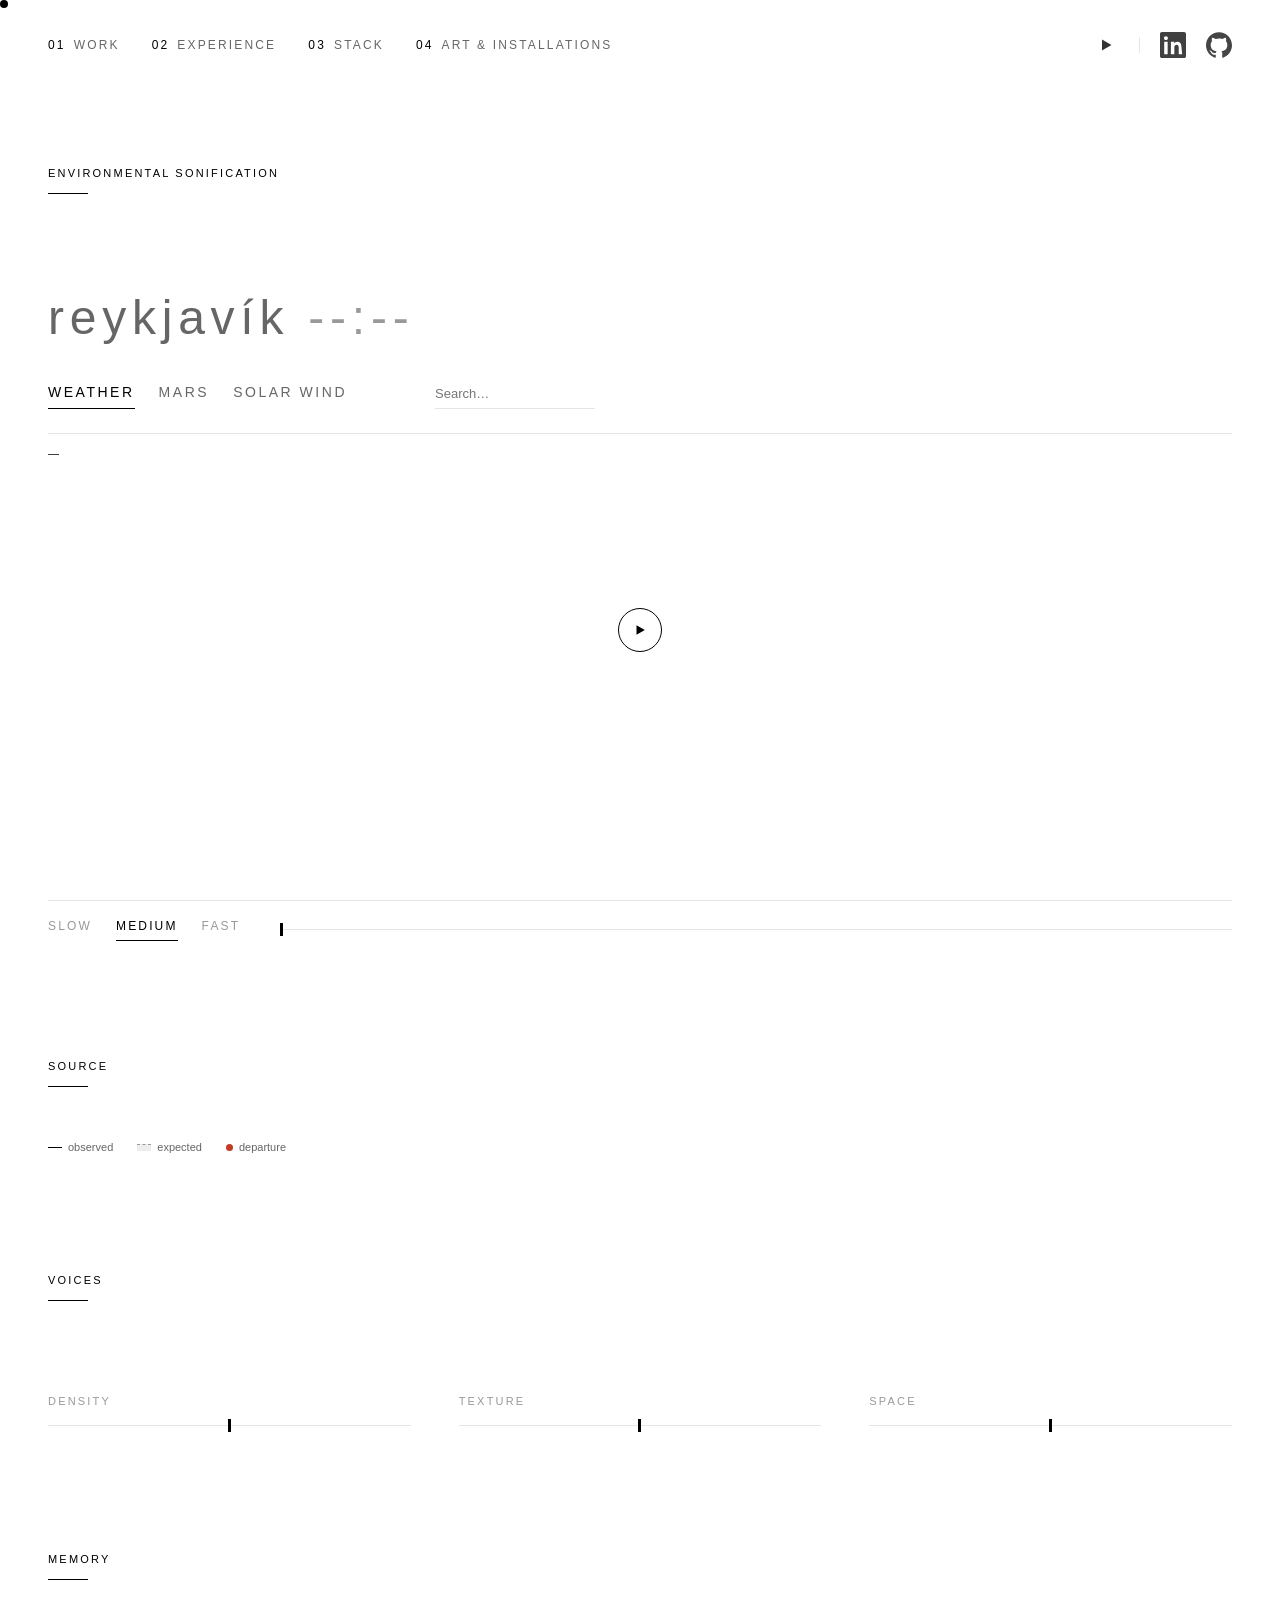
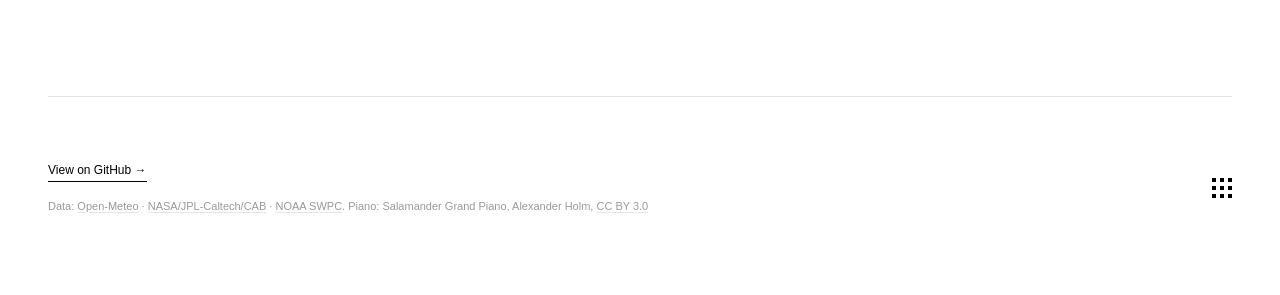
==== listen/index.html @ ad5448a6 "Add the Listen page on the predictive-sonification submodule The engine now lives in lib/predictive-" ====
<!DOCTYPE html>
<html lang="en">
<head>
    <meta charset="UTF-8">
    <meta name="viewport" content="width=device-width, initial-scale=1.0">
    <title>Environmental Sonification — Phevos Rinis</title>
    <link rel="stylesheet" href="../style.css?v=listen-2">
    <link rel="stylesheet" href="base.css">
    <link rel="stylesheet" href="listen.css">
</head>
<body>
    <div class="cursor-dot"></div>

    <!-- Navigation -->
    <nav class="main-nav">
        <div class="nav-sections">
            <a href="../#projects" class="nav-link" data-section="01">Work</a>
            <a href="../#work" class="nav-link" data-section="02">Experience</a>
            <a href="../#stack" class="nav-link" data-section="03">Stack</a>
            <a href="../#art" class="nav-link" data-section="04">Art & Installations</a>        </div>
        <div class="nav-social">
            <button class="nav-sound" type="button" data-toggle aria-pressed="false" aria-label="Play the live sonification" title="Play the live sonification">
                <svg class="icon-play" viewBox="0 0 16 16" aria-hidden="true"><path d="M4 2.5v11l9.5-5.5z"/></svg>
                <svg class="icon-bars" viewBox="0 0 16 16" aria-hidden="true"><rect x="2" y="3" width="2.5" height="10"/><rect x="6.75" y="3" width="2.5" height="10"/><rect x="11.5" y="3" width="2.5" height="10"/></svg>
                <svg class="icon-stop" viewBox="0 0 16 16" aria-hidden="true"><rect x="3.5" y="3.5" width="9" height="9"/></svg>
            </button>
            <span class="nav-divider" aria-hidden="true"></span>
            <a class="nav-icon" href="https://linkedin.com/in/phevos-rinis" target="_blank" rel="noopener noreferrer" aria-label="LinkedIn">
                <img src="../img/icons/linkedin.svg" alt="LinkedIn logo">
            </a>
            <a class="nav-icon" href="https://github.com/Phevoso" target="_blank" rel="noopener noreferrer" aria-label="GitHub">
                <img src="../img/icons/github.svg" alt="GitHub logo">
            </a>
        </div>
    </nav>

    <main class="container iot listen">
        <!-- Header -->
        <header class="iot-header listen-header">
            <h2 class="section-title">Environmental Sonification</h2>
            <h1 class="iot-place"><span data-place>reykjavík</span> <span class="iot-clock" data-clock>--:--</span></h1>
        </header>

        <!-- Sources -->
        <div class="listen-sources">
            <div class="listen-tabs" role="radiogroup" aria-label="Data source" data-sources>
                <button type="button" role="radio" aria-checked="true" data-source="weather">Weather</button>
                <button type="button" role="radio" aria-checked="false" data-source="mars">Mars</button>
                <button type="button" role="radio" aria-checked="false" data-source="solar">Solar wind</button>
            </div>
            <div class="listen-cities" data-cities>
                <div class="listen-chips" role="radiogroup" aria-label="City" data-city-chips></div>
                <div class="listen-search">
                    <label class="visually-hidden" for="city-search">Search a city</label>
                    <input id="city-search" type="search" autocomplete="off" spellcheck="false" placeholder="Search…"
                           role="combobox" aria-expanded="false" aria-controls="city-results" aria-autocomplete="list">
                    <ul id="city-results" class="listen-results" role="listbox" aria-label="Cities" hidden></ul>
                </div>
            </div>
        </div>

        <!-- Garden -->
        <div class="listen-stage">
            <canvas class="listen-garden" data-garden aria-hidden="true"></canvas>
            <div class="listen-overlay">
                <span class="listen-moment" data-moment>—</span>
                <span class="listen-departure" data-departure-line></span>
            </div>
            <button class="hero-listen-play listen-stage-play" type="button" data-toggle aria-pressed="false" aria-label="Start listening">
                <svg class="icon-play" viewBox="0 0 16 16" aria-hidden="true"><path d="M4 2.5v11l9.5-5.5z"/></svg>
                <svg class="icon-stop" viewBox="0 0 16 16" aria-hidden="true"><rect x="3.5" y="3.5" width="9" height="9"/></svg>
            </button>
        </div>

        <div class="listen-transport">
            <div class="listen-segment" role="radiogroup" aria-label="Replay speed" data-speeds>
                <button type="button" role="radio" aria-checked="false" data-speed="0">Slow</button>
                <button type="button" role="radio" aria-checked="true" data-speed="1">Medium</button>
                <button type="button" role="radio" aria-checked="false" data-speed="2">Fast</button>
            </div>
            <label class="visually-hidden" for="moment-scrub">Moment</label>
            <input id="moment-scrub" class="listen-scrub" type="range" min="0" max="1000" step="1" value="0" data-scrub>
        </div>

        <p class="visually-hidden" aria-live="polite" data-announce></p>

        <!-- Source -->
        <section class="section">
            <div class="section-number">01</div>
            <div class="section-content">
                <h2 class="section-title">Source</h2>
                <div class="listen-legend">
                    <span><i class="listen-key listen-key-observed"></i>observed</span>
                    <span><i class="listen-key listen-key-expected"></i>expected</span>
                    <span><i class="listen-key listen-key-departure"></i>departure</span>
                </div>
                <div class="listen-timelines" data-timelines></div>
            </div>
        </section>

        <!-- Voices -->
        <section class="section">
            <div class="section-number">02</div>
            <div class="section-content">
                <h2 class="section-title">Voices</h2>
                <div class="listen-voices" data-voices></div>
                <div class="listen-controls">
                    <label class="listen-control">
                        <span class="iot-label">Density</span>
                        <input type="range" min="0" max="100" value="50" data-control="density">
                    </label>
                    <label class="listen-control">
                        <span class="iot-label">Texture</span>
                        <input type="range" min="0" max="100" value="50" data-control="texture">
                    </label>
                    <label class="listen-control">
                        <span class="iot-label">Space</span>
                        <input type="range" min="0" max="100" value="50" data-control="space">
                    </label>
                </div>
            </div>
        </section>

        <!-- Memory -->
        <section class="section">
            <div class="section-number">03</div>
            <div class="section-content">
                <h2 class="section-title">Memory</h2>
                <div class="listen-memory" data-memory></div>
            </div>
        </section>

        <!-- Footer -->
        <footer class="footer">
            <div class="footer-content iot-footer">
                <div class="listen-footer-text">
                    <a href="https://github.com/Phevoso/predictive-sonification" class="installation-link" target="_blank" rel="noopener noreferrer">View on GitHub →</a>
                    <p class="listen-credits">Data: <a href="https://open-meteo.com/" target="_blank" rel="noopener noreferrer">Open-Meteo</a> · <a href="https://mars.nasa.gov/msl/mission/weather/" target="_blank" rel="noopener noreferrer">NASA/JPL-Caltech/CAB</a> · <a href="https://www.swpc.noaa.gov/products/real-time-solar-wind" target="_blank" rel="noopener noreferrer">NOAA SWPC</a>. Piano: Salamander Grand Piano, Alexander Holm, <a href="https://creativecommons.org/licenses/by/3.0/" target="_blank" rel="noopener noreferrer">CC BY 3.0</a></p>
                </div>
                <div class="footer-mark">
                    <div class="square-grid">
                        <span></span><span></span><span></span>
                        <span></span><span></span><span></span>
                        <span></span><span></span><span></span>
                    </div>
                </div>
            </div>
        </footer>
    </main>

    <script type="module" src="navigation.js"></script>
</body>
</html>
---- style.css ----
/* ============================================
   Reset & Variables
   ============================================ */
* {
    margin: 0;
    padding: 0;
    box-sizing: border-box;
}

:root {
    --black: #000000;
    --white: #FFFFFF;
    --grey-dark: #333333;
    --grey-mid: #666666;
    --grey-light: #999999;
    --grey-border: #E5E5E5;
    --shu: #C23B22;              /* vermilion: departures in the sonification, and its piano in the hero link */
    --spacing-unit: 8px;
}

html {
    scroll-behavior: smooth;
}

body {
    font-family: -apple-system, BlinkMacSystemFont, 'Helvetica Neue', 'Hiragino Sans', 'Hiragino Kaku Gothic ProN', Arial, sans-serif;
    background: var(--white);
    color: var(--black);
    line-height: 1.5;
    font-size: 16px;
    -webkit-font-smoothing: antialiased;
    cursor: none;
}

/* ============================================
   Custom Cursor
   ============================================ */
.cursor-dot {
    width: 8px;
    height: 8px;
    background: var(--black);
    border-radius: 50%;
    position: fixed;
    pointer-events: none;
    z-index: 9999;
    transition: transform 0.15s ease;
    mix-blend-mode: difference;
    filter: invert(1);
}

body:hover .cursor-dot {
    transform: scale(1.5);
}

a:hover ~ .cursor-dot,
button:hover ~ .cursor-dot {
    transform: scale(3);
}

/* ============================================
   Navigation
   ============================================ */
.main-nav {
    position: fixed;
    top: 0;
    left: 0;
    width: 100%;
    padding: calc(var(--spacing-unit) * 4) calc(var(--spacing-unit) * 6);
    display: flex;
    justify-content: space-between;
    align-items: center;
    z-index: 1000;
    background: linear-gradient(to bottom, rgba(255,255,255,1) 0%, rgba(255,255,255,0.95) 70%, rgba(255,255,255,0) 100%);
}

.nav-sections {
    display: flex;
    gap: calc(var(--spacing-unit) * 4);
}

.nav-link {
    font-size: 12px;
    letter-spacing: 0.18em;
    text-transform: uppercase;
    color: var(--grey-mid);
    text-decoration: none;
    position: relative;
    transition: color 0.3s ease;
}

.nav-link::before {
    content: attr(data-section);
    margin-right: calc(var(--spacing-unit) * 1);
    color: var(--black);
}

.nav-link:hover {
    color: var(--black);
}

.nav-link::after {
    content: '';
    position: absolute;
    left: 0;
    right: 0;
    bottom: -6px;
    height: 1px;
    background: var(--black);
    opacity: 0;
    transform: scaleX(0.3);
    transition: opacity 0.3s ease, transform 0.3s ease;
}

.nav-link:hover::after,
.nav-link:focus-visible::after {
    opacity: 1;
    transform: scaleX(1);
}

.nav-social {
    display: flex;
    align-items: center;
    gap: calc(var(--spacing-unit) * 2.5);
}

.nav-icon {
    width: 26px;
    height: 26px;
    display: inline-flex;
    align-items: center;
    justify-content: center;
    transition: transform 0.3s ease;
}

.nav-icon:hover,
.nav-icon:focus {
    transform: translateY(-2px);
}

.nav-icon:focus-visible {
    outline: 1px solid var(--black);
    outline-offset: 4px;
}

.nav-icon img {
    width: 100%;
    height: 100%;
    display: block;
    opacity: 0.8;
    transition: opacity 0.3s ease, filter 0.3s ease;
}

.nav-icon:hover img,
.nav-icon:focus img {
    opacity: 1;
    filter: brightness(1.05);
}

/* Live music toggle (listen/home.js) */
.nav-sound {
    width: 26px;
    height: 26px;
    padding: 0;
    border: 0;
    background: none;
    color: var(--black);
    cursor: inherit;
    display: inline-flex;
    align-items: center;
    justify-content: center;
    opacity: 0.8;
    transition: transform 0.3s ease, opacity 0.3s ease;
}

.nav-sound:hover,
.nav-sound:focus {
    opacity: 1;
    transform: translateY(-2px);
}

.nav-sound:focus-visible {
    outline: 1px solid var(--black);
    outline-offset: 4px;
}

.nav-sound svg {
    width: 16px;
    height: 16px;
    fill: currentColor;
}

.nav-sound .icon-bars,
.nav-sound .icon-stop,
.nav-sound.is-playing .icon-play,
.nav-sound.is-playing:hover .icon-bars,
.nav-sound.is-playing:focus-visible .icon-bars {
    display: none;
}

.nav-sound.is-playing .icon-bars,
.nav-sound.is-playing:hover .icon-stop,
.nav-sound.is-playing:focus-visible .icon-stop {
    display: block;
}

.nav-sound .icon-bars rect {
    transform-box: fill-box;
    transform-origin: bottom;
    animation: nav-sound-bar 1.4s ease-in-out infinite;
}

.nav-sound .icon-bars rect:nth-child(2) {
    animation-delay: -0.45s;
}

.nav-sound .icon-bars rect:nth-child(3) {
    animation-delay: -0.9s;
}

@keyframes nav-sound-bar {
    0%, 100% {
        transform: scaleY(0.3);
    }
    50% {
        transform: scaleY(1);
    }
}

.nav-sound.is-loading {
    opacity: 0.4;
}

.nav-sound-label {
    font-size: 12px;
    letter-spacing: 0.18em;
    text-transform: uppercase;
    color: var(--grey-mid);
    text-decoration: none;
    transition: color 0.3s ease;
}

.nav-sound-label:hover {
    color: var(--black);
}

.nav-sound-label[hidden] {
    display: none;
}

.nav-divider {
    width: 1px;
    height: 16px;
    background: var(--grey-border);
}

@media (prefers-reduced-motion: reduce) {
    .nav-sound .icon-bars rect {
        animation: none;
    }
}

/* ============================================
   Container
   ============================================ */
.container {
    max-width: 1400px;
    margin: 0 auto;
    padding: calc(var(--spacing-unit) * 15) calc(var(--spacing-unit) * 6) calc(var(--spacing-unit) * 10);
}

/* ============================================
   Hero Section
   ============================================ */
.hero {
    min-height: 85vh;
    display: flex;
    flex-direction: column;
    justify-content: center;
    margin-bottom: calc(var(--spacing-unit) * 20);
}

.hero-grid {
    width: 100%;
    display: flex;
    justify-content: flex-start;
    align-items: center;
    gap: calc(var(--spacing-unit) * 12);
    margin-bottom: calc(var(--spacing-unit) * 8);
}

.hero-title {
    margin-bottom: calc(var(--spacing-unit) * 2);
    width: 320px;
}

.hero-title h1 {
    font-size: clamp(28px, 4vw, 48px);
    font-weight: 200;
    letter-spacing: 0.12em;
    line-height: 1;
    margin: 0;
    text-transform: none;
    color: var(--grey-mid);
}

.hero-title .line {
    display: block;
    position: relative;
}

.title-line {
    display: none;
}

.hero-profile {
    display: flex;
    flex-direction: column;
    gap: 0;
    align-items: flex-start;
}

.profile-image-wrapper {
    width: 320px;
    height: 320px;
}

.profile-img {
    width: 100%;
    height: 100%;
    object-fit: cover;
}

.profile-info {
    text-align: left;
    display: flex;
    flex-direction: column;
    gap: calc(var(--spacing-unit) * 1);
    margin-top: calc(var(--spacing-unit) * 2);
}

.profile-title {
    font-size: 15px;
    font-weight: 300;
    color: var(--grey-dark);
    margin: 0;
    letter-spacing: 0.05em;
}

.profile-specialties {
    font-size: 13px;
    color: var(--grey-light);
    margin: 0;
    letter-spacing: 0.12em;
}

/* Sonification preview (listen/home.js): the garden, the place and the voices */
.hero-listen {
    flex: 1;
    min-width: 0;
    width: 100%;                 /* a definite width, so the canvas never sizes the widget */
    display: flex;
    flex-direction: column;
    gap: calc(var(--spacing-unit) * 2);
}

.hero-listen-stage {
    position: relative;
}

.hero-listen-garden {
    width: 100%;
    height: 240px;
    display: block;
    border-top: 1px solid var(--grey-border);
    border-bottom: 1px solid var(--grey-border);
}

.hero-listen-play {
    position: absolute;
    left: 50%;
    top: 42%;
    transform: translate(-50%, -50%);
    width: 44px;
    height: 44px;
    display: inline-flex;
    align-items: center;
    justify-content: center;
    padding: 0;
    color: var(--black);
    background: var(--white);
    border: 1px solid var(--black);
    border-radius: 50%;
    cursor: inherit;
    transition: background 0.3s ease, color 0.3s ease, opacity 0.6s ease;
}

.hero-listen-play svg {
    width: 14px;
    height: 14px;
    fill: currentColor;
}

.hero-listen-play .icon-stop,
.hero-listen-play.is-playing .icon-play {
    display: none;
}

.hero-listen-play.is-playing .icon-stop {
    display: block;
}

.hero-listen-play:hover {
    background: var(--black);
    color: var(--white);
}

/* While playing, the button steps back so the garden is the focus */
.hero-listen-play.is-playing {
    opacity: 0;
}

.hero-listen-stage:hover .hero-listen-play.is-playing,
.hero-listen-play.is-playing:focus-visible {
    opacity: 1;
}

.hero-listen-play:focus-visible {
    outline: 1px solid var(--black);
    outline-offset: 4px;
}

.hero-listen-meta {
    display: grid;
    grid-template-columns: minmax(0, 1fr) auto;
    align-items: baseline;
    gap: calc(var(--spacing-unit) * 1) calc(var(--spacing-unit) * 3);
}

.hero-listen-place {
    font-size: 11px;
    letter-spacing: 0.2em;
    text-transform: uppercase;
    color: var(--black);
}

.hero-listen-reading {
    color: var(--grey-light);
}

.hero-listen-moment {
    font-size: 12px;
    color: var(--grey-light);
    text-align: right;
}

.hero-listen-voices {
    grid-column: 1 / -1;
    display: flex;
    flex-wrap: wrap;
    gap: calc(var(--spacing-unit) * 1) calc(var(--spacing-unit) * 3);
    list-style: none;
}

.hero-listen-voices li {
    --level: 0;
    display: inline-flex;
    align-items: center;
    gap: calc(var(--spacing-unit) * 1);
    font-size: 11px;
    color: var(--grey-mid);
    opacity: calc(0.45 + 0.55 * var(--level));
    transition: opacity 0.2s linear, color 0.4s ease;
}

.hero-listen-voices li.is-resting {
    opacity: 0.2;
    transition: opacity 1.2s ease;
}

.hero-listen-voices li.is-on {
    color: var(--black);
    opacity: 1;
    transition: none;
}

.hero-listen-voices svg {
    width: 26px;
    height: 14px;
    overflow: visible;
}

.hero-listen-voices svg * {
    fill: none;
    stroke: currentColor;
    stroke-width: 1.4;
}

.hero-listen-voices svg .is-heavy {
    stroke-width: 3;
}

.hero-listen-voices svg .is-solid {
    fill: currentColor;
    stroke: none;
}

.hero-listen-voices li.is-departing svg .is-solid {
    fill: var(--shu);
}

.hero-explore {
    --pulse: 0;
    grid-column: 1 / -1;
    justify-self: start;
    position: relative;
    margin-top: calc(var(--spacing-unit) * 2);
    padding-bottom: 4px;
    font-size: 11px;
    letter-spacing: 0.2em;
    text-transform: uppercase;
    color: color-mix(in srgb, var(--shu) calc(var(--pulse) * 100%), var(--black));
    text-decoration: none;
}

/* Black at rest; piano notes flush it vermilion and it fades back */
.hero-explore::after {
    content: '';
    position: absolute;
    left: 0;
    right: 0;
    bottom: 0;
    height: 1px;
    background: currentColor;
    opacity: calc(0.35 + var(--pulse) * 0.65);
}

.hero-explore span {
    display: inline-block;
    margin-left: 4px;
    letter-spacing: 0;
    transform: translateX(calc(var(--pulse) * 4px));
    transition: transform 0.3s ease;
}

.hero-explore:hover,
.hero-explore:focus-visible {
    color: var(--shu);
}

.hero-explore:hover::after,
.hero-explore:focus-visible::after {
    opacity: 1;
}

.hero-explore:hover span,
.hero-explore:focus-visible span {
    transform: translateX(6px);
}

/* Scroll Indicator */
.scroll-indicator {
    position: absolute;
    bottom: calc(var(--spacing-unit) * 8);
    left: 50%;
    transform: translateX(-50%);
    display: flex;
    flex-direction: column;
    align-items: center;
    gap: calc(var(--spacing-unit) * 1);
    transition: opacity 0.3s ease;
}

.scroll-line {
    width: 1px;
    height: 40px;
    background: var(--grey-light);
}

.scroll-dot {
    width: 0;
    height: 0;
    border-left: 8px solid transparent;
    border-right: 8px solid transparent;
    border-top: 11px solid var(--grey-mid);
    animation: scroll-pulse 1.5s ease-in-out infinite;
}

@keyframes scroll-pulse {
    0%, 100% {
        transform: translateY(0);
        opacity: 0.4;
    }
    50% {
        transform: translateY(8px);
        opacity: 1;
    }
}

/* ============================================
   Section Base Styles
   ============================================ */
.section {
    margin-bottom: calc(var(--spacing-unit) * 25);
    position: relative;
}

.section-number {
    position: absolute;
    left: calc(var(--spacing-unit) * -10);
    top: 0;
    font-size: 14px;
    font-weight: 300;
    letter-spacing: 0.1em;
    color: var(--grey-light);
}

.section-title {
    font-size: 11px;
    font-weight: 500;
    letter-spacing: 0.2em;
    text-transform: uppercase;
    margin-bottom: calc(var(--spacing-unit) * 8);
    color: var(--black);
    position: relative;
    display: inline-block;
}

.section-title::after {
    content: '';
    position: absolute;
    left: 0;
    bottom: -12px;
    width: 40px;
    height: 1px;
    background: var(--black);
}

/* ============================================
   Work Section - Timeline
   ============================================ */
.timeline {
    position: relative;
    padding-left: calc(var(--spacing-unit) * 8);
}

.timeline-line {
    position: absolute;
    left: 0;
    top: 0;
    width: 1px;
    height: 100%;
    color: var(--black);
}

.timeline-path {
    stroke-dasharray: 1000;
    stroke-dashoffset: 1000;
    animation: draw-line 2s ease-out forwards;
}

@keyframes draw-line {
    to {
        stroke-dashoffset: 0;
    }
}

/* Pulse dots animation - the surprise element */
.pulse-dot {
    opacity: 0;
    animation: pulse-travel 6s ease-in-out infinite;
}

.pulse-1 {
    animation-delay: 0s;
}

.pulse-2 {
    animation-delay: 2s;
}

.pulse-3 {
    animation-delay: 4s;
}

@keyframes pulse-travel {
    0% {
        cy: 0%;
        opacity: 0;
        r: 2;
    }
    5% {
        opacity: 1;
        r: 3;
    }
    10% {
        cy: 10%;
    }
    15% {
        r: 5;
        opacity: 0.8;
    }
    20% {
        cy: 20%;
        r: 3;
    }
    30% {
        cy: 40%;
    }
    35% {
        r: 5;
        opacity: 0.8;
    }
    40% {
        cy: 50%;
        r: 3;
    }
    50% {
        cy: 70%;
    }
    55% {
        r: 5;
        opacity: 0.8;
    }
    60% {
        cy: 80%;
        r: 3;
    }
    70% {
        cy: 95%;
    }
    75% {
        cy: 100%;
        opacity: 0.5;
    }
    80%, 100% {
        cy: 100%;
        opacity: 0;
        r: 2;
    }
}

.timeline-items {
    display: flex;
    flex-direction: column;
    gap: calc(var(--spacing-unit) * 10);
}

.timeline-entry {
    position: relative;
    padding-left: calc(var(--spacing-unit) * 4);
    opacity: 0;
    transform: translateX(20px);
    animation: fade-in-entry 0.8s ease-out forwards;
}

.timeline-entry:nth-child(1) {
    animation-delay: 0.3s;
}

.timeline-entry:nth-child(2) {
    animation-delay: 0.5s;
}

.timeline-entry:nth-child(3) {
    animation-delay: 0.7s;
}

@keyframes fade-in-entry {
    to {
        opacity: 1;
        transform: translateX(0);
    }
}

.timeline-node {
    position: absolute;
    left: calc(var(--spacing-unit) * -8);
    top: 8px;
    width: 8px;
    height: 8px;
    background: var(--black);
    border-radius: 50%;
    transition: all 0.3s ease;
}

.timeline-node::before {
    content: '';
    position: absolute;
    top: 50%;
    left: 50%;
    transform: translate(-50%, -50%);
    width: 16px;
    height: 16px;
    border: 1px solid var(--black);
    border-radius: 50%;
    opacity: 0;
    transition: all 0.3s ease;
}

.timeline-entry:hover .timeline-node {
    transform: scale(1.3);
}

.timeline-entry:hover .timeline-node::before {
    opacity: 0.3;
    width: 24px;
    height: 24px;
}

.timeline-header {
    display: flex;
    justify-content: space-between;
    align-items: baseline;
    margin-bottom: calc(var(--spacing-unit) * 1);
    gap: calc(var(--spacing-unit) * 2);
}

.timeline-company {
    font-size: 22px;
    font-weight: 400;
    letter-spacing: -0.01em;
    color: var(--black);
    margin: 0;
}

.timeline-period {
    font-size: 11px;
    letter-spacing: 0.1em;
    color: var(--grey-light);
    white-space: nowrap;
}

.timeline-role {
    font-size: 14px;
    color: var(--grey-mid);
    margin-bottom: calc(var(--spacing-unit) * 0.5);
    letter-spacing: 0.01em;
}

.timeline-location {
    font-size: 12px;
    color: var(--grey-light);
    margin-bottom: calc(var(--spacing-unit) * 2);
    letter-spacing: 0.05em;
}

.timeline-highlights {
    list-style: none;
    padding: 0;
    margin: 0;
    display: flex;
    flex-direction: column;
    gap: calc(var(--spacing-unit) * 1);
}

.timeline-highlights li {
    font-size: 13px;
    color: var(--grey-dark);
    padding-left: calc(var(--spacing-unit) * 2);
    position: relative;
    line-height: 1.6;
}

.timeline-highlights li::before {
    content: '';
    position: absolute;
    left: 0;
    top: 9px;
    width: 4px;
    height: 1px;
    background: var(--black);
}

/* ============================================
   Projects Section
   ============================================ */
.projects-grid {
    display: grid;
    grid-template-columns: repeat(2, 1fr);
    gap: calc(var(--spacing-unit) * 4);
}

.project-card-large {
    border: 1px solid var(--grey-border);
    transition: border-color 0.3s ease;
    overflow: hidden;
    display: flex;
    flex-direction: column;
    text-decoration: none;
    color: inherit;
    cursor: pointer;
}

.project-card-large:hover {
    border-color: var(--black);
}

.project-card-large:focus-visible {
    outline: 1px solid var(--black);
    outline-offset: -1px;
}

.project-visual {
    position: relative;
    width: 100%;
    aspect-ratio: 16/9;
    min-height: clamp(140px, 20vw, 240px);
    background: var(--white);
    display: flex;
    align-items: center;
    justify-content: center;
    padding: calc(var(--spacing-unit) * 4);
    border-bottom: 1px solid var(--grey-border);
}

.project-visual img {
    max-width: 100%;
    max-height: 100%;
    width: auto;
    height: auto;
    object-fit: contain;
    transition: filter 0.3s ease, transform 0.3s ease;
}

/* Default: All projects start grayscale */
.carbon-project .project-visual img,
.era-project .project-visual img,
.eve-project .project-visual img,
.meta-project .project-visual img {
    filter: grayscale(100%);
}

/* On hover: reveal color for all projects */
.project-card-large:hover .project-visual img {
    filter: grayscale(0%) brightness(1.1);
    transform: scale(1.05);
}

/* Add color tinting for monochrome logos on hover */
.eve-project:hover .project-visual img {
    filter: brightness(1.3) sepia(1) saturate(6) hue-rotate(30deg) contrast(1.2);
    transform: scale(1.05);
}

.era-project:hover .project-visual img {
    filter: brightness(1.2) sepia(1) saturate(5) hue-rotate(220deg);
    transform: scale(1.05);
}

/* Add subtle color tints to project cards */
.carbon-project .project-visual {
    background: linear-gradient(135deg, rgba(0, 180, 255, 0.02) 0%, var(--white) 100%);
}

.meta-project .project-visual {
    background: linear-gradient(135deg, rgba(225, 48, 108, 0.02) 0%, var(--white) 100%);
}

.project-overlay {
    position: absolute;
    top: calc(var(--spacing-unit) * 2);
    right: calc(var(--spacing-unit) * 2);
}

.project-type {
    font-size: 9px;
    letter-spacing: 0.15em;
    text-transform: uppercase;
    background: var(--black);
    color: var(--white);
    padding: 4px 8px;
}

.project-info {
    padding: calc(var(--spacing-unit) * 3);
    display: flex;
    flex-direction: column;
    gap: calc(var(--spacing-unit) * 1.5);
    flex: 1;
    min-height: 120px;
    align-items: flex-start;
}

.project-title {
    font-size: 18px;
    font-weight: 400;
    letter-spacing: -0.01em;
    color: var(--black);
}

.project-desc {
    font-size: 13px;
    color: var(--grey-mid);
    line-height: 1.6;
}

.project-tech {
    font-size: 11px;
    color: var(--grey-light);
    letter-spacing: 0.05em;
}

.project-cta {
    margin-top: auto;
    align-self: flex-end;
    font-size: 11px;
    letter-spacing: 0.08em;
    text-transform: uppercase;
    color: var(--grey-mid);
    border-bottom: 1px solid transparent;
    padding-bottom: 2px;
    transition: color 0.3s ease, border-color 0.3s ease, transform 0.3s ease;
    display: inline-flex;
    align-items: center;
    gap: 6px;
}

a.project-card-large:hover .project-cta,
a.project-card-large:focus .project-cta {
    color: var(--black);
    border-bottom-color: var(--black);
    transform: translateX(3px);
}

.project-cta::after {
    content: '→';
    font-size: 12px;
    letter-spacing: 0;
    transition: transform 0.3s ease;
}

a.project-card-large:hover .project-cta::after,
a.project-card-large:focus .project-cta::after {
    transform: translateX(2px);
}

/* ============================================
   Tech Stack Section
   ============================================ */
.stack-categories {
    display: flex;
    flex-direction: column;
    gap: calc(var(--spacing-unit) * 8);
}

.stack-category-title {
    font-size: 12px;
    font-weight: 500;
    letter-spacing: 0.15em;
    text-transform: uppercase;
    margin-bottom: calc(var(--spacing-unit) * 3);
    color: var(--grey-mid);
}

.stack-items {
    display: grid;
    grid-template-columns: repeat(auto-fill, minmax(120px, 1fr));
    gap: calc(var(--spacing-unit) * 3);
}

.stack-item {
    display: flex;
    flex-direction: column;
    align-items: center;
    gap: calc(var(--spacing-unit) * 2);
    padding: calc(var(--spacing-unit) * 3);
    border: 1px solid transparent;
    transition: border-color 0.3s ease;
}

.stack-item:hover {
    border-color: var(--grey-border);
}

.stack-item img {
    width: 40px;
    height: 40px;
    object-fit: contain;
    filter: grayscale(100%);
    opacity: 0.5;
    transition: all 0.3s ease;
}

.stack-item:hover img {
    filter: grayscale(0%);
    opacity: 1;
    transform: translateY(-4px);
}

.stack-item span {
    font-size: 11px;
    letter-spacing: 0.05em;
    color: var(--grey-mid);
}

.waveform-footer {
    margin-top: calc(var(--spacing-unit) * 10);
    width: 100%;
    max-width: 800px;
    overflow: hidden;
}

.waveform-footer svg {
    width: 100%;
    height: 60px;
    color: var(--black);
}

.waveform-footer svg path {
    animation: wave-flow 12s ease-in-out infinite, wave-move 4s linear infinite;
    stroke-dasharray: 320 480;
    stroke-dashoffset: 0;
}

@keyframes wave-flow {
    0%, 100% {
        d: path("M0,30 Q100,10 200,30 T400,30 T600,30 T800,30");
    }
    50% {
        d: path("M0,30 Q100,50 200,30 T400,30 T600,30 T800,30");
    }
}

@keyframes wave-move {
    to {
        stroke-dashoffset: -800;
    }
}

/* ============================================
   Art & Installations Section
   ============================================ */
.installations-list {
    display: flex;
    flex-direction: column;
    gap: 0;
    max-width: 800px;
}

.installation-item {
    border-bottom: 1px solid var(--grey-border);
    transition: border-color 0.3s ease;
}

.installation-item:hover {
    border-bottom-color: var(--black);
}

.installation-header {
    padding: calc(var(--spacing-unit) * 3) 0 calc(var(--spacing-unit) * 1);
}

.installation-title {
    font-size: 18px;
    font-weight: 400;
    letter-spacing: -0.01em;
    color: var(--black);
}

.installation-content {
    padding: 0 0 calc(var(--spacing-unit) * 4);
    max-height: none !important;
    overflow: visible;
}

.installation-description {
    font-size: 13px;
    color: var(--grey-mid);
    line-height: 1.6;
    margin-bottom: calc(var(--spacing-unit) * 1.5);
}

.installation-tech {
    font-size: 11px;
    color: var(--grey-light);
    letter-spacing: 0.05em;
    margin-bottom: calc(var(--spacing-unit) * 2);
}

.installation-links {
    display: flex;
    flex-direction: row;
    gap: calc(var(--spacing-unit) * 3);
}

.installation-link {
    font-size: 12px;
    color: var(--black);
    text-decoration: none;
    border-bottom: 1px solid var(--black);
    padding-bottom: 2px;
    display: inline-block;
    width: fit-content;
    transition: opacity 0.3s ease;
}

.installation-link:hover {
    opacity: 0.6;
}

/* Music releases grid */
.music-releases {
    display: grid;
    grid-template-columns: repeat(3, 1fr);
    gap: calc(var(--spacing-unit) * 3);
    margin-bottom: calc(var(--spacing-unit) * 2);
}

.music-release {
    display: flex;
    flex-direction: column;
    gap: calc(var(--spacing-unit) * 1.5);
    text-decoration: none;
    color: var(--black);
    transition: transform 0.3s ease;
}

.music-release:hover {
    transform: translateY(-4px);
}

.release-artwork {
    width: 100%;
    aspect-ratio: 1;
    background: var(--grey-border);
    overflow: hidden;
}

.release-artwork img {
    width: 100%;
    height: 100%;
    object-fit: cover;
    transition: transform 0.3s ease;
}

.music-release:hover .release-artwork img {
    transform: scale(1.05);
}

.release-name {
    font-size: 12px;
    letter-spacing: 0.02em;
    color: var(--grey-mid);
    text-align: center;
}

/* ============================================
   Footer
   ============================================ */
.footer {
    margin-top: calc(var(--spacing-unit) * 20);
    padding-top: calc(var(--spacing-unit) * 8);
    border-top: 1px solid var(--grey-border);
}

.footer-content {
    display: flex;
    justify-content: center;
    align-items: center;
    gap: calc(var(--spacing-unit) * 4);
}

.footer-links {
    display: flex;
    flex-direction: column;
    gap: calc(var(--spacing-unit) * 1);
}

.footer-links a {
    font-size: 12px;
    color: var(--grey-mid);
    text-decoration: none;
    letter-spacing: 0.05em;
    transition: color 0.3s ease;
}

.footer-links a:hover {
    color: var(--black);
}

.footer-mark {
    display: flex;
    justify-content: center;
}

.square-grid {
    display: grid;
    grid-template-columns: repeat(3, 4px);
    gap: 4px;
}

.square-grid span {
    width: 4px;
    height: 4px;
    background: var(--black);
}

.footer-copyright {
    text-align: right;
}

.footer-copyright p {
    font-size: 11px;
    color: var(--grey-light);
    letter-spacing: 0.1em;
}

/* ============================================
   Responsive Design
   ============================================ */
@media (max-width: 1024px) {
    .container {
        padding-left: calc(var(--spacing-unit) * 4);
        padding-right: calc(var(--spacing-unit) * 4);
    }

    .section-number {
        position: static;
        margin-bottom: calc(var(--spacing-unit) * 2);
    }

    .hero-grid {
        flex-direction: column;
        gap: calc(var(--spacing-unit) * 6);
        align-items: center;
    }

    .hero-profile {
        align-items: center;
    }

    .profile-info {
        text-align: center;
    }

    .hero-title {
        width: 320px;
        text-align: center;
    }

    .projects-grid {
        grid-template-columns: 1fr;
    }

    .timeline {
        padding-left: calc(var(--spacing-unit) * 6);
    }

    .timeline-node {
        left: calc(var(--spacing-unit) * -6);
    }

    .timeline-header {
        flex-direction: column;
        gap: calc(var(--spacing-unit) * 0.5);
    }

    .timeline-company {
        font-size: 20px;
    }
}

@media (max-width: 768px) {
    body {
        cursor: auto;
    }

    .cursor-dot {
        display: none;
    }

    /* Let the links and icons wrap together so nothing runs off narrow screens */
    .main-nav {
        padding: calc(var(--spacing-unit) * 3);
        flex-wrap: wrap;
        justify-content: flex-start;
        gap: calc(var(--spacing-unit) * 2);
    }

    .nav-sections {
        display: contents;
    }

    .nav-social {
        margin-left: auto;
    }

    .nav-link {
        font-size: 10px;
    }

    .nav-social {
        gap: calc(var(--spacing-unit) * 1.5);
    }

    .nav-icon,
    .nav-sound {
        width: 22px;
        height: 22px;
    }

    .nav-sound-label {
        display: none;
    }

    .container {
        padding-top: calc(var(--spacing-unit) * 12);
    }

    .hero-title {
        width: 240px;
        text-align: center;
    }

    .hero-title h1 {
        font-size: clamp(22px, 8vw, 32px);
    }

    .profile-image-wrapper {
        width: 240px;
        height: 240px;
    }

    .hero-grid {
        flex-direction: column;
        gap: calc(var(--spacing-unit) * 6);
        align-items: center;
    }

    .hero-listen {
        width: 100%;
        max-width: 100%;
    }

    .hero-listen-garden {
        height: 180px;
    }

    .hero-listen-meta {
        grid-template-columns: minmax(0, 1fr);
    }

    .hero-listen-moment {
        text-align: left;
    }

    .hero-profile {
        align-items: center;
    }

    .profile-info {
        text-align: center;
    }

    .footer-content {
        grid-template-columns: 1fr;
        text-align: center;
        gap: calc(var(--spacing-unit) * 3);
    }

    .footer-links {
        align-items: center;
    }

    .footer-copyright {
        text-align: center;
    }

    .stack-items {
        grid-template-columns: repeat(auto-fill, minmax(80px, 1fr));
    }

    .music-releases {
        grid-template-columns: 1fr;
    }
}

.project-cta-row {
    margin-top: auto;
    align-self: flex-end;
    display: flex;
    gap: calc(var(--spacing-unit) * 2.5);
}

.project-cta-row .project-cta {
    margin-top: 0;
}

a.project-cta {
    text-decoration: none;
}

a.project-cta:hover,
a.project-cta:focus-visible {
    color: var(--black);
    border-bottom-color: var(--black);
    transform: translateX(3px);
}

a.project-cta:hover::after,
a.project-cta:focus-visible::after {
    transform: translateX(2px);
}

div.project-card-large {
    cursor: default;
}
---- listen/base.css ----
/* ============================================
   Sonification layout — builds on ../style.css
   ============================================ */
.iot {
    padding-top: calc(var(--spacing-unit) * 20);
    font-variant-numeric: tabular-nums;
}

.iot .section {
    margin-bottom: calc(var(--spacing-unit) * 14);
}

.iot-back {
    font-size: 12px;
    letter-spacing: 0.18em;
    text-transform: uppercase;
    color: var(--grey-mid);
    text-decoration: none;
    transition: color 0.3s ease;
}

.iot-back:hover {
    color: var(--black);
}

.iot-label {
    font-size: 11px;
    font-weight: 400;
    letter-spacing: 0.2em;
    text-transform: uppercase;
    color: var(--grey-light);
}

/* ============================================
   Header
   ============================================ */
.iot-header {
    max-width: 800px;
    margin-bottom: calc(var(--spacing-unit) * 8);
}

.iot-place {
    font-size: clamp(28px, 4vw, 48px);
    font-weight: 200;
    letter-spacing: 0.12em;
    line-height: 1;
    color: var(--grey-mid);
    margin: calc(var(--spacing-unit) * 6) 0 calc(var(--spacing-unit) * 2);
}

.iot-clock {
    color: var(--grey-light);
}

.iot-lede {
    font-size: 13px;
    color: var(--grey-mid);
    line-height: 1.6;
    max-width: 520px;
}

.iot-actions {
    display: flex;
    align-items: center;
    flex-wrap: wrap;
    gap: calc(var(--spacing-unit) * 3);
    margin-top: calc(var(--spacing-unit) * 4);
}

.iot-start {
    font: inherit;
    font-size: 11px;
    letter-spacing: 0.2em;
    text-transform: uppercase;
    color: var(--black);
    background: var(--white);
    border: 1px solid var(--black);
    padding: calc(var(--spacing-unit) * 1.5) calc(var(--spacing-unit) * 3);
    cursor: inherit;
    transition: background 0.3s ease, color 0.3s ease;
}

.iot-start:hover,
.iot-start.is-playing {
    background: var(--black);
    color: var(--white);
}

.iot-start:focus-visible {
    outline: 1px solid var(--black);
    outline-offset: 4px;
}

.iot-status {
    font-size: 12px;
    color: var(--grey-light);
    letter-spacing: 0.05em;
}

.iot-scope {
    display: block;
    width: 100%;
    height: 140px;
    margin-bottom: calc(var(--spacing-unit) * 3);
}

.iot-form {
    margin-bottom: calc(var(--spacing-unit) * 14);
}

.iot-form-strip {
    display: block;
    width: 100%;
    height: 48px;
}

.iot-form-legend {
    display: flex;
    justify-content: space-between;
    margin-top: calc(var(--spacing-unit) * 1);
}

/* ============================================
   Sensors
   ============================================ */
.iot-readouts {
    display: grid;
    grid-template-columns: repeat(3, minmax(0, 1fr));
    border-top: 1px solid var(--grey-border);
}

.iot-readout {
    display: flex;
    flex-direction: column;
    gap: calc(var(--spacing-unit) * 1);
    padding: calc(var(--spacing-unit) * 3) calc(var(--spacing-unit) * 3) calc(var(--spacing-unit) * 3) 0;
    border-bottom: 1px solid var(--grey-border);
    transition: border-color 0.3s ease;
}

.iot-readout:hover {
    border-bottom-color: var(--black);
}

.iot-value {
    font-size: 36px;
    font-weight: 200;
    line-height: 1.1;
    color: var(--black);
}

.iot-value small {
    font-size: 13px;
    color: var(--grey-light);
    margin-left: calc(var(--spacing-unit) * 0.75);
}

.iot-maps {
    font-size: 12px;
    color: var(--grey-mid);
}

.iot-conditions {
    display: flex;
    flex-wrap: wrap;
    gap: calc(var(--spacing-unit) * 3);
    margin-top: calc(var(--spacing-unit) * 4);
}

.iot-condition {
    font-size: 11px;
    letter-spacing: 0.2em;
    text-transform: uppercase;
    color: var(--grey-light);
    padding-bottom: 4px;
    border-bottom: 1px solid transparent;
    transition: color 0.3s ease, border-color 0.3s ease;
}

.iot-condition.is-active {
    color: var(--black);
    border-bottom-color: var(--black);
}

/* ============================================
   Composition
   ============================================ */
.iot-composition {
    display: grid;
    grid-template-columns: 3fr 2fr;
    gap: calc(var(--spacing-unit) * 6);
}

.iot-plot {
    margin: 0;
    display: flex;
    flex-direction: column;
    gap: calc(var(--spacing-unit) * 1.5);
}

.iot-plot svg {
    width: 100%;
    height: 260px;
    overflow: visible;
}

.iot-plot text {
    font-size: 11px;
    fill: var(--grey-light);
}

.iot-plot .is-active text,
.iot-plot text.is-active {
    fill: var(--black);
}

.plot-grid {
    stroke: var(--grey-border);
    stroke-width: 1;
}

.plot-curve {
    fill: none;
    stroke: var(--black);
    stroke-width: 1.25;
}

.plot-marker {
    stroke: var(--black);
    stroke-width: 1;
    stroke-dasharray: 2 3;
}

.plot-dot {
    fill: var(--white);
    stroke: var(--grey-light);
    stroke-width: 1;
}

.iot-plot .is-active .plot-dot,
.plot-dot-active {
    fill: var(--black);
    stroke: var(--black);
}

.iot-facts {
    display: flex;
    flex-wrap: wrap;
    gap: calc(var(--spacing-unit) * 3) calc(var(--spacing-unit) * 6);
    margin-top: calc(var(--spacing-unit) * 4);
}

.iot-facts > div {
    display: flex;
    flex-direction: column;
    gap: calc(var(--spacing-unit) * 0.5);
    font-size: 15px;
    font-weight: 300;
    color: var(--black);
}

/* ============================================
   Instruments
   ============================================ */
.iot-instruments {
    display: grid;
    grid-template-columns: repeat(2, minmax(0, 1fr));
    gap: calc(var(--spacing-unit) * 8) calc(var(--spacing-unit) * 6);
}

.iot-instrument-header {
    display: flex;
    justify-content: space-between;
    align-items: baseline;
    gap: calc(var(--spacing-unit) * 2);
    padding-bottom: calc(var(--spacing-unit) * 1.5);
    border-bottom: 1px solid var(--black);
    margin-bottom: calc(var(--spacing-unit) * 1);
}

.iot-instrument-wide {
    grid-column: 1 / -1;
}

.iot-roll {
    display: block;
    width: 100%;
    height: 110px;
    margin-top: calc(var(--spacing-unit) * 2);
}

.iot-streams {
    display: flex;
    flex-direction: column;
    margin-top: calc(var(--spacing-unit) * 1);
}

.iot-streams-empty {
    font-size: 12px;
    color: var(--grey-light);
    padding: calc(var(--spacing-unit) * 1) 0;
}

.iot-streams-empty[hidden] {
    display: none;
}

.iot-stream {
    display: grid;
    grid-template-columns: minmax(0, 260px) minmax(0, 1fr);
    align-items: center;
    gap: calc(var(--spacing-unit) * 2);
    padding: calc(var(--spacing-unit) * 1.25) 0;
    border-bottom: 1px solid var(--grey-border);
    font-size: 12px;
    color: var(--grey-mid);
    transition: opacity 0.8s ease;
}

.iot-stream.is-gone {
    opacity: 0;
}

.iot-stream-steps {
    display: flex;
    flex-wrap: wrap;
    gap: 6px;
}

.iot-step {
    width: 7px;
    height: 7px;
    border: 1px solid var(--grey-border);
    transition: background 0.4s ease, border-color 0.4s ease;
}

.iot-step.is-hit {
    border-color: var(--grey-light);
}

.iot-step.is-now {
    border-color: var(--black);
}

.iot-step.is-on {
    background: var(--black);
    border-color: var(--black);
    transition: none;
}

.iot-instrument-header h3 {
    font-size: 18px;
    font-weight: 400;
    letter-spacing: -0.01em;
}

.iot-loop {
    display: grid;
    grid-template-columns: 24px 64px minmax(0, 1fr) 52px 44px;
    align-items: center;
    gap: calc(var(--spacing-unit) * 1.5);
    font-size: 12px;
    color: var(--grey-mid);
    padding: calc(var(--spacing-unit) * 1) 0;
    border-bottom: 1px solid var(--grey-border);
}

.iot-loop-index {
    color: var(--grey-light);
}

.iot-loop-note {
    color: var(--black);
    white-space: nowrap;
}

.iot-loop-track {
    position: relative;
    height: 9px;
}

.iot-loop-track::before {
    content: '';
    position: absolute;
    left: 0;
    right: 0;
    top: 4px;
    height: 1px;
    background: var(--grey-border);
}

.iot-loop-mark {
    position: absolute;
    top: 3px;
    height: 3px;
    background: var(--grey-light);
    transition: background 0.2s ease;
}

.iot-loop-head {
    position: absolute;
    top: 1px;
    width: 1px;
    height: 7px;
    background: var(--black);
}

.iot-loop.is-on .iot-loop-mark {
    background: var(--black);
}

.iot-loop,
.iot-chime-note {
    transition: opacity 0.6s ease;
}

.iot-loop.is-muted,
.iot-chime.is-muted .iot-chime-note {
    opacity: 0.3;
}

.iot-loop-length,
.iot-loop-duration {
    text-align: right;
}

.iot-chimes {
    display: grid;
    grid-template-columns: repeat(4, minmax(0, 1fr));
    gap: 1px;
    background: var(--grey-border);
    border: 1px solid var(--grey-border);
    margin-top: calc(var(--spacing-unit) * 2);
}

.iot-chime {
    display: flex;
    flex-direction: column;
    gap: calc(var(--spacing-unit) * 1);
    padding: calc(var(--spacing-unit) * 2);
    background: var(--white);
    font-size: 13px;
    color: var(--black);
    transition: background 1.2s ease, color 1.2s ease;
}

.iot-chime.is-on {
    background: var(--black);
    color: var(--white);
    transition: none;
}

.iot-chime-octaves {
    display: flex;
    gap: 4px;
}

.iot-chime-octaves span {
    width: 4px;
    height: 4px;
    background: var(--grey-border);
}

.iot-chime-octaves span.is-active {
    background: currentColor;
}

/* ============================================
   Meters (noise gen + effects)
   ============================================ */
.iot-meters {
    display: grid;
    grid-template-columns: minmax(0, 1fr);
    margin-top: calc(var(--spacing-unit) * 1);
}

.iot-meters-wide {
    grid-template-columns: repeat(3, minmax(0, 1fr));
    column-gap: calc(var(--spacing-unit) * 6);
    border-top: 1px solid var(--grey-border);
    margin-top: 0;
}

.iot-meter {
    display: grid;
    grid-template-columns: minmax(0, 1fr) auto;
    gap: calc(var(--spacing-unit) * 1) calc(var(--spacing-unit) * 2);
    padding: calc(var(--spacing-unit) * 1.5) 0;
    border-bottom: 1px solid var(--grey-border);
    font-size: 12px;
    color: var(--grey-mid);
}

.iot-meter-value {
    color: var(--black);
    text-align: right;
}

.iot-meter-bar {
    grid-column: 1 / -1;
    position: relative;
    height: 1px;
    background: var(--grey-border);
}

.iot-meter-fill {
    position: absolute;
    left: 0;
    top: -1px;
    height: 3px;
    background: var(--black);
    width: 0;
}

.iot-meter-source {
    grid-column: 1 / -1;
    font-size: 11px;
    color: var(--grey-light);
}

/* ============================================
   Mixer
   ============================================ */
.iot-mixer {
    max-width: 640px;
    border-top: 1px solid var(--grey-border);
}

.iot-mixer-row {
    display: grid;
    grid-template-columns: 120px minmax(0, 1fr) 48px;
    align-items: center;
    gap: calc(var(--spacing-unit) * 3);
    padding: calc(var(--spacing-unit) * 1.75) 0;
    border-bottom: 1px solid var(--grey-border);
    font-size: 12px;
    color: var(--grey-mid);
}

.iot-mixer-value {
    color: var(--black);
    text-align: right;
}

.iot-mixer-value.is-manual::after {
    content: ' •';
}

.iot-mixer-slider {
    -webkit-appearance: none;
    appearance: none;
    width: 100%;
    height: 17px;
    background: none;
    cursor: inherit;
}

.iot-mixer-slider::-webkit-slider-runnable-track {
    height: 1px;
    background: var(--grey-light);
}

.iot-mixer-slider::-moz-range-track {
    height: 1px;
    background: var(--grey-light);
}

.iot-mixer-slider::-webkit-slider-thumb {
    -webkit-appearance: none;
    width: 9px;
    height: 17px;
    margin-top: -8px;
    background: var(--black);
    border: 0;
}

.iot-mixer-slider::-moz-range-thumb {
    width: 9px;
    height: 17px;
    background: var(--black);
    border: 0;
    border-radius: 0;
}

.iot-mixer-slider:focus-visible {
    outline: 1px solid var(--black);
    outline-offset: 4px;
}

.iot-mixer-footer {
    display: flex;
    justify-content: space-between;
    align-items: center;
    gap: calc(var(--spacing-unit) * 2);
    max-width: 640px;
    margin-top: calc(var(--spacing-unit) * 2);
}

.iot-mixer-reset {
    font: inherit;
    font-size: 12px;
    color: var(--black);
    background: none;
    border: 0;
    border-bottom: 1px solid var(--black);
    padding: 0 0 2px;
    cursor: inherit;
    transition: opacity 0.3s ease;
}

.iot-mixer-reset:hover {
    opacity: 0.6;
}

/* ============================================
   Movement
   ============================================ */
.iot-field {
    display: block;
    width: 100%;
    height: 320px;
    border: 1px solid var(--grey-border);
    touch-action: none;
}

.iot-footer {
    justify-content: space-between;
}

/* ============================================
   Responsive
   ============================================ */
@media (max-width: 1024px) {
    .iot-instruments,
    .iot-composition {
        grid-template-columns: minmax(0, 1fr);
    }
}

@media (max-width: 768px) {
    .iot {
        padding-top: calc(var(--spacing-unit) * 14);
    }

    .iot-readouts,
    .iot-meters-wide {
        grid-template-columns: repeat(2, minmax(0, 1fr));
    }

    .iot-value {
        font-size: 28px;
    }

    .iot-loop {
        grid-template-columns: 18px 56px minmax(0, 1fr) 44px 36px;
        gap: calc(var(--spacing-unit) * 1);
        font-size: 11px;
    }

    .iot-chimes {
        grid-template-columns: repeat(2, minmax(0, 1fr));
    }

    .iot-stream {
        grid-template-columns: minmax(0, 1fr);
        gap: calc(var(--spacing-unit) * 1);
    }

    .iot-field {
        height: 240px;
    }

    .iot-footer {
        flex-direction: column;
    }
}
---- listen/listen.css ----
/* ============================================
   Listen Page — builds on ../style.css and base.css
   ============================================ */
:root {
    --shu: #C23B22;              /* vermilion, for departures only */
    --shu-wash: rgba(194, 59, 34, 0.08);
}

.visually-hidden {
    position: absolute;
    width: 1px;
    height: 1px;
    margin: -1px;
    padding: 0;
    overflow: hidden;
    clip: rect(0 0 0 0);
    white-space: nowrap;
    border: 0;
}

.listen-header {
    margin-bottom: calc(var(--spacing-unit) * 5);
}

/* ============================================
   Source switcher
   ============================================ */
.listen-sources {
    display: flex;
    flex-wrap: wrap;
    align-items: flex-end;
    gap: calc(var(--spacing-unit) * 3) calc(var(--spacing-unit) * 6);
    margin-bottom: calc(var(--spacing-unit) * 3);
}

.listen-tabs {
    align-items: baseline;
}

.listen-tabs,
.listen-chips,
.listen-segment {
    display: flex;
    flex-wrap: wrap;
    gap: calc(var(--spacing-unit) * 3);
}

.listen-tabs button,
.listen-chips button,
.listen-segment button {
    font: inherit;
    font-size: 12px;
    letter-spacing: 0.18em;
    text-transform: uppercase;
    color: var(--grey-light);
    background: none;
    border: 0;
    border-bottom: 1px solid transparent;
    padding: 0 0 5px;
    cursor: inherit;
    transition: color 0.3s ease, border-color 0.3s ease;
}

.listen-tabs button {
    font-size: 14px;
    font-weight: 300;
    color: var(--grey-mid);
}

.listen-tabs button:hover,
.listen-chips button:hover,
.listen-segment button:hover {
    color: var(--black);
}

.listen-tabs button[aria-checked="true"],
.listen-chips button[aria-checked="true"],
.listen-segment button[aria-checked="true"] {
    color: var(--black);
    border-bottom-color: var(--black);
}

.listen-tabs button:focus-visible,
.listen-chips button:focus-visible,
.listen-segment button:focus-visible,
.listen-search input:focus-visible,
.listen input[type="range"]:focus-visible {
    outline: 1px solid var(--black);
    outline-offset: 4px;
}

.listen-segment button:disabled {
    color: var(--grey-border);
}

.listen-cities {
    display: flex;
    flex-wrap: wrap;
    align-items: flex-end;
    gap: calc(var(--spacing-unit) * 3) calc(var(--spacing-unit) * 5);
}

.listen-cities[hidden] {
    display: none;
}

.listen-chips button {
    font-size: 11px;
}

.listen-search {
    position: relative;
    display: flex;
    align-items: baseline;
    gap: calc(var(--spacing-unit) * 1.5);
}

.listen-search input {
    font: inherit;
    font-size: 13px;
    width: 160px;
    padding: 2px 0 5px;
    border: 0;
    border-bottom: 1px solid var(--grey-border);
    border-radius: 0;
    background: transparent;
    color: var(--black);
    cursor: inherit;
    -webkit-appearance: none;
    appearance: none;
}

.listen-search input:focus {
    border-bottom-color: var(--black);
}

.listen-results {
    position: absolute;
    top: 100%;
    right: 0;
    z-index: 20;
    min-width: 260px;
    margin-top: 6px;
    list-style: none;
    background: var(--white);
    border: 1px solid var(--black);
}

.listen-results[hidden] {
    display: none;
}

.listen-results li {
    display: flex;
    justify-content: space-between;
    gap: calc(var(--spacing-unit) * 2);
    padding: calc(var(--spacing-unit) * 1) calc(var(--spacing-unit) * 1.5);
    font-size: 13px;
}

.listen-results li small {
    color: var(--grey-light);
    font-size: 11px;
    text-align: right;
}

.listen-results li[aria-selected="true"],
.listen-results li:hover {
    background: var(--black);
    color: var(--white);
}

.listen-results li.is-empty {
    color: var(--grey-light);
}

/* ============================================
   Garden
   ============================================ */
.listen-stage {
    position: relative;
    margin-bottom: calc(var(--spacing-unit) * 2);
}

.listen-garden {
    display: block;
    width: 100%;
    height: clamp(320px, 52vh, 560px);
    border-top: 1px solid var(--grey-border);
    border-bottom: 1px solid var(--grey-border);
}

.listen-overlay {
    position: absolute;
    top: calc(var(--spacing-unit) * 1.5);
    left: 0;
    display: flex;
    flex-direction: column;
    gap: 2px;
    pointer-events: none;
}

.listen-moment {
    font-size: 11px;
    letter-spacing: 0.2em;
    text-transform: uppercase;
    color: var(--black);
    background: var(--white);
    padding-right: 8px;
}

.listen-departure {
    font-size: 12px;
    color: var(--grey-mid);
    background: var(--white);
    padding-right: 8px;
}

.listen-departure:empty {
    display: none;
}

/* Play sits in the garden, as on the front page, and steps back while playing */
.listen-stage:hover .listen-stage-play.is-playing {
    opacity: 1;
}

.listen-departure.is-departing {
    color: var(--shu);
}

.listen-transport {
    display: grid;
    grid-template-columns: auto minmax(0, 1fr);
    align-items: center;
    gap: calc(var(--spacing-unit) * 2) calc(var(--spacing-unit) * 5);
    margin-bottom: calc(var(--spacing-unit) * 14);
}

/* Hairline sliders in the site's ink */
.listen input[type="range"] {
    -webkit-appearance: none;
    appearance: none;
    width: 100%;
    height: 17px;
    background: transparent;
    cursor: inherit;
}

.listen input[type="range"]::-webkit-slider-runnable-track {
    height: 1px;
    background: var(--grey-border);
}

.listen input[type="range"]::-moz-range-track {
    height: 1px;
    background: var(--grey-border);
}

.listen input[type="range"]::-webkit-slider-thumb {
    -webkit-appearance: none;
    width: 3px;
    height: 13px;
    margin-top: -6px;
    background: var(--black);
    border: 0;
    border-radius: 0;
}

.listen input[type="range"]::-moz-range-thumb {
    width: 3px;
    height: 13px;
    background: var(--black);
    border: 0;
    border-radius: 0;
}

/* ============================================
   Source timelines
   ============================================ */
.listen-legend {
    display: flex;
    flex-wrap: wrap;
    gap: calc(var(--spacing-unit) * 3);
    font-size: 11px;
    color: var(--grey-mid);
    margin-bottom: calc(var(--spacing-unit) * 2);
}

.listen-key {
    display: inline-block;
    width: 14px;
    height: 7px;
    margin-right: 6px;
    vertical-align: 0;
}

.listen-key-observed {
    height: 1px;
    vertical-align: 3px;
    background: var(--black);
}

.listen-key-expected {
    background: #EDEDED;
    border-top: 1px dashed var(--grey-light);
}

.listen-key-departure {
    width: 7px;
    border-radius: 50%;
    background: var(--shu);
}

.listen-timeline {
    display: grid;
    grid-template-columns: 150px minmax(0, 1fr);
    align-items: center;
    gap: calc(var(--spacing-unit) * 2);
    border-bottom: 1px solid var(--grey-border);
    padding: calc(var(--spacing-unit) * 1) 0;
}

.listen-timeline canvas {
    display: block;
    width: 100%;
    height: 56px;
}

.listen-timeline-label {
    display: flex;
    flex-direction: column;
    gap: 2px;
    font-size: 12px;
    color: var(--grey-mid);
}

.listen-timeline-label span:first-child {
    color: var(--black);
}

/* ============================================
   Voices
   ============================================ */
.listen-voice {
    display: grid;
    grid-template-columns: 44px minmax(0, 1fr) 160px minmax(80px, 1fr);
    align-items: center;
    gap: calc(var(--spacing-unit) * 2.5);
    padding: calc(var(--spacing-unit) * 2) 0;
    border-bottom: 1px solid var(--grey-border);
    font-size: 12px;
    color: var(--grey-mid);
}

.listen-voice:first-child {
    border-top: 1px solid var(--black);
}

.listen-voice h3 {
    font-size: 16px;
    font-weight: 400;
    color: var(--black);
    letter-spacing: -0.01em;
    margin-bottom: 2px;
}

.listen-voice svg {
    width: 44px;
    height: 24px;
    overflow: visible;
}

.listen-voice svg * {
    fill: none;
    stroke: var(--black);
    stroke-width: 1;
    transition: stroke 0.4s ease, fill 0.4s ease;
}

.listen-voice svg .is-heavy {
    stroke-width: 2.5;
}

.listen-voice svg .is-solid {
    fill: var(--black);
    stroke: none;
}

.listen-voice {
    transition: opacity 1.2s ease;
}

.listen-voice.is-resting {
    opacity: 0.35;
}

.listen-voice.is-on svg .is-solid {
    fill: var(--black);
}

.listen-voice.is-departing svg .is-solid {
    fill: var(--shu);
}

.listen-voice-note {
    color: var(--black);
    white-space: nowrap;
    overflow: hidden;
    text-overflow: ellipsis;
}

.listen-voice .iot-meter-fill {
    transition: width 0.15s linear;
}

.listen-controls {
    display: grid;
    grid-template-columns: repeat(3, minmax(0, 1fr));
    gap: calc(var(--spacing-unit) * 6);
    margin-top: calc(var(--spacing-unit) * 5);
}

.listen-control {
    display: flex;
    flex-direction: column;
    gap: calc(var(--spacing-unit) * 1);
}

/* ============================================
   Memory
   ============================================ */
/* One open row of six shapes, hairline above each like the voice list; the current shape is
   inverted to white on black, and a playing motif lights its contour */
.listen-memory {
    display: grid;
    grid-template-columns: repeat(6, minmax(0, 1fr));
    gap: calc(var(--spacing-unit) * 3);
}

.listen-shape {
    display: flex;
    flex-direction: column;
    gap: calc(var(--spacing-unit) * 0.5);
    padding: calc(var(--spacing-unit) * 2.5) calc(var(--spacing-unit) * 1.5) calc(var(--spacing-unit) * 1.5);
    border-top: 1px solid var(--grey-border);
    font-size: 12px;
    color: var(--grey-mid);
    transition: border-color 0.6s ease, background-color 0.6s ease, color 0.6s ease;
}

.listen-shape svg {
    width: 72px;
    height: 45px;
    margin-bottom: calc(var(--spacing-unit) * 1.5);
    overflow: visible;
}

.listen-shape svg polyline {
    fill: none;
    stroke: var(--grey-light);
    stroke-width: 1;
    transition: stroke 1.4s ease;
}

.listen-shape svg circle {
    fill: var(--grey-light);
    transition: fill 1.4s ease;
}

.listen-shape h3 {
    font-size: 15px;
    font-weight: 400;
    color: var(--black);
    transition: color 0.6s ease;
}

.listen-shape.is-current {
    border-top-color: var(--black);
    background: var(--black);
    color: var(--grey-light);
}

.listen-shape.is-current h3 {
    color: var(--white);
}

.listen-shape.is-current svg polyline,
.listen-shape.is-sounding svg polyline {
    stroke: var(--black);
}

.listen-shape.is-current svg circle,
.listen-shape.is-sounding svg circle {
    fill: var(--black);
}

.listen-shape.is-sounding svg polyline,
.listen-shape.is-sounding svg circle {
    transition: none;
}

.listen-shape.is-current svg polyline {
    stroke: var(--white);
}

.listen-shape.is-current svg circle {
    fill: var(--white);
}

.listen-shape.is-sounding.is-departing svg circle {
    fill: var(--shu);
}

.listen .installation-links {
    flex-wrap: wrap;
}

/* ============================================
   Responsive
   ============================================ */
@media (max-width: 1024px) {
    .listen-scrub {
        grid-column: 1 / -1;
    }

    .listen-voice {
        grid-template-columns: 44px minmax(0, 1fr) 110px;
    }

    .listen-voice .iot-meter-bar {
        grid-column: 1 / -1;
    }

    .listen-memory {
        grid-template-columns: repeat(3, minmax(0, 1fr));
    }
}

@media (max-width: 768px) {
    .listen-sources {
        flex-direction: column;
        align-items: flex-start;
    }

    .listen-transport {
        grid-template-columns: minmax(0, 1fr);
        gap: calc(var(--spacing-unit) * 2);
    }

    .listen-controls {
        grid-template-columns: minmax(0, 1fr);
        gap: calc(var(--spacing-unit) * 2);
    }

    .listen-timeline {
        grid-template-columns: minmax(0, 1fr);
        gap: calc(var(--spacing-unit) * 0.5);
    }

    .listen-timeline-label {
        flex-direction: row;
        justify-content: space-between;
    }

    .listen-memory {
        grid-template-columns: repeat(2, minmax(0, 1fr));
    }

    .listen-results {
        left: 0;
        right: auto;
        min-width: min(260px, 80vw);
    }
}

/* ============================================
   Credits
   ============================================ */
.listen-footer-text {
    display: flex;
    flex-direction: column;
    gap: calc(var(--spacing-unit) * 2);
}

.listen-credits {
    font-size: 11px;
    color: var(--grey-light);
    line-height: 1.6;
}

.listen-credits a {
    color: inherit;
    text-decoration: underline;
    text-decoration-color: var(--grey-border);
    text-underline-offset: 2px;
}

.listen-credits a:hover {
    color: var(--black);
}

/* The last section sits closer to the footer than the site's default spacing */
.listen .section:last-of-type {
    margin-bottom: 0;
}

.listen .footer {
    margin-top: calc(var(--spacing-unit) * 8);
}
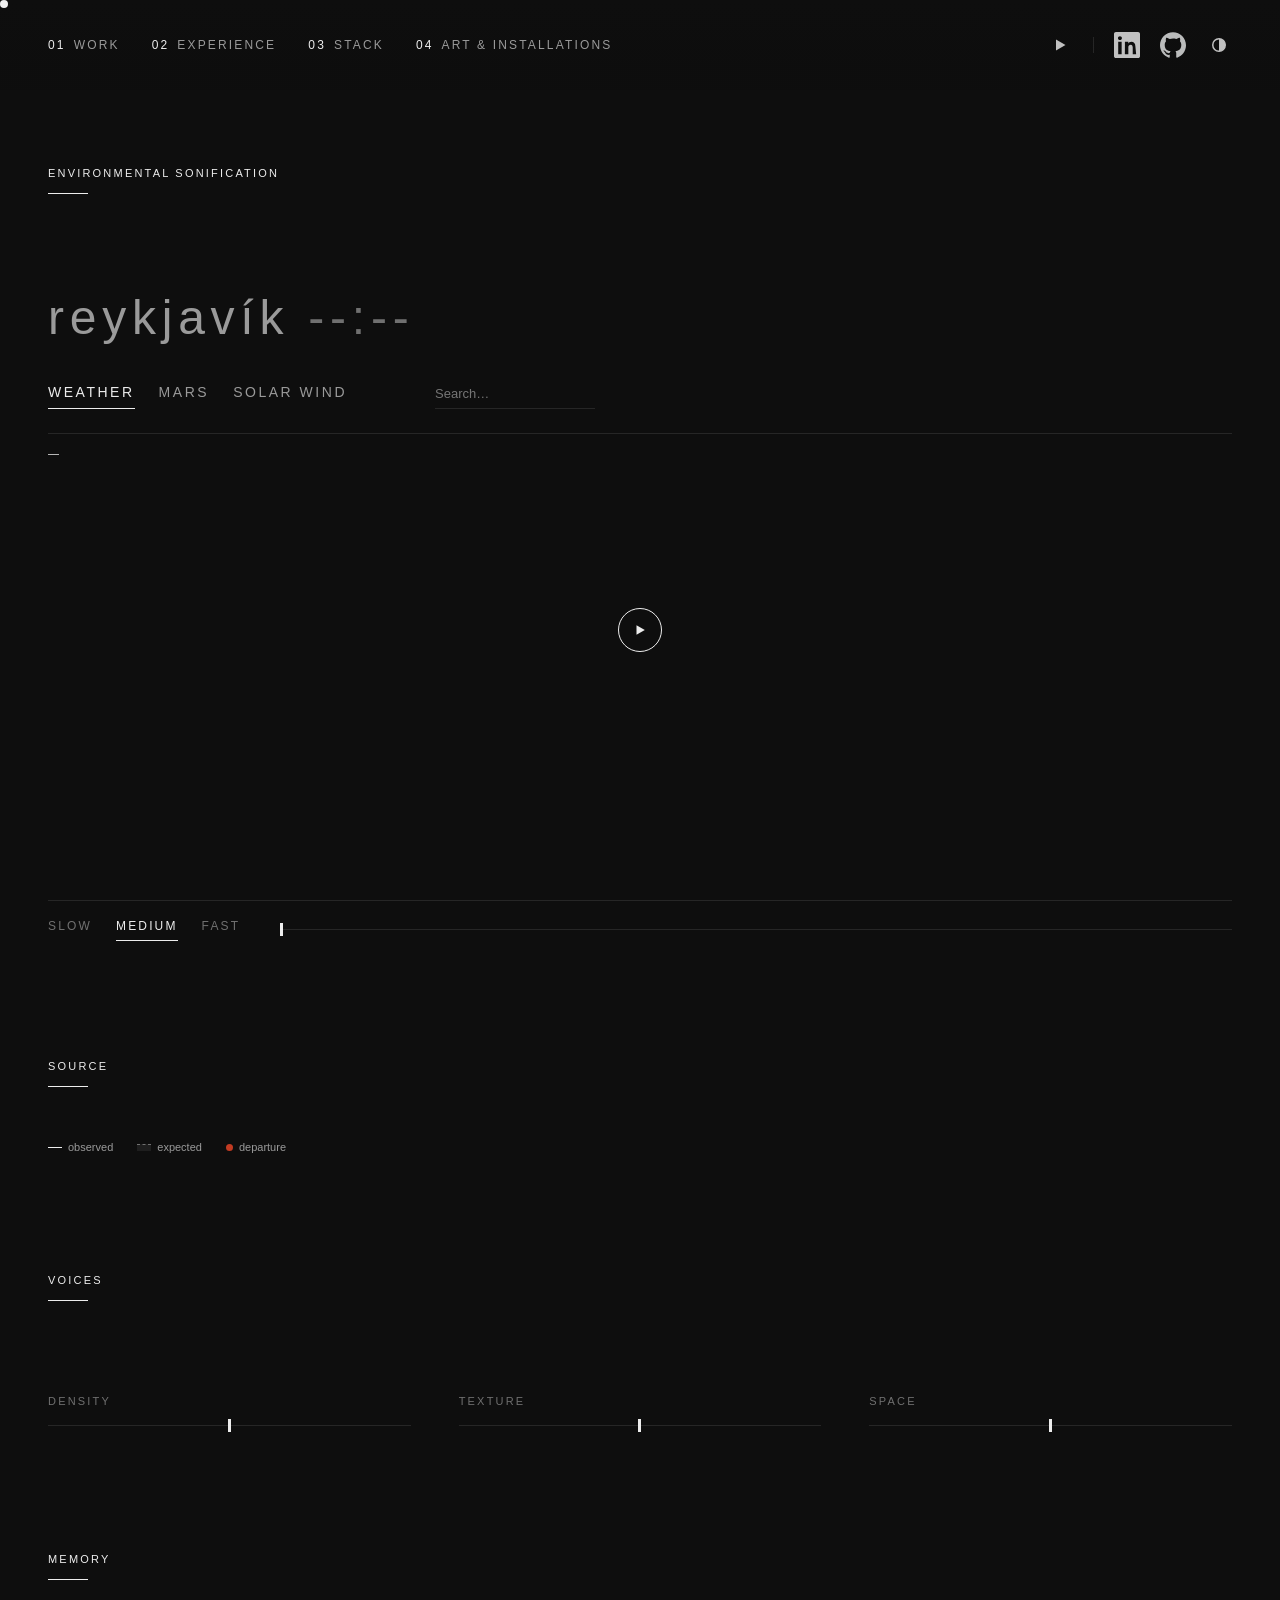
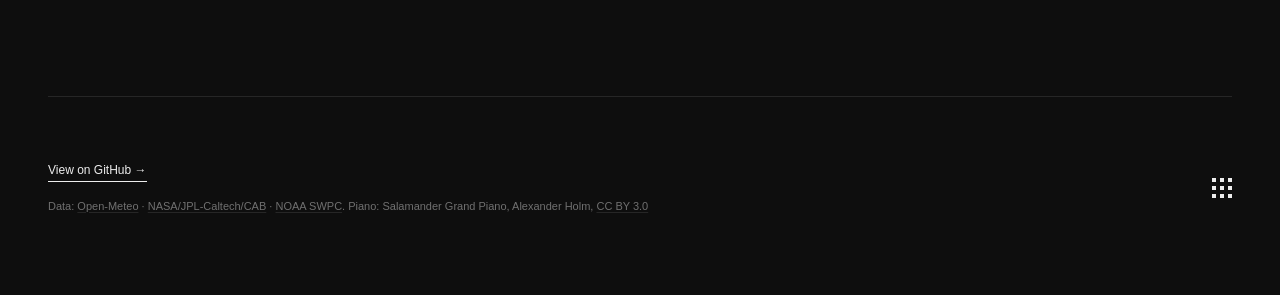
==== commit d464308a: "Add a dark theme that follows the time of day, with a switch in the nav" ====
--- a/listen/index.html
+++ b/listen/index.html
@@ -7,6 +7,7 @@
     <link rel="stylesheet" href="../style.css?v=listen-2">
     <link rel="stylesheet" href="base.css">
     <link rel="stylesheet" href="listen.css">
+    <script src="../theme.js"></script>
 </head>
 <body>
     <div class="cursor-dot"></div>
@@ -31,6 +32,9 @@
             <a class="nav-icon" href="https://github.com/Phevoso" target="_blank" rel="noopener noreferrer" aria-label="GitHub">
                 <img src="../img/icons/github.svg" alt="GitHub logo">
             </a>
+            <button class="nav-theme" type="button" data-theme-toggle aria-label="Toggle dark theme" title="Toggle dark theme">
+                <svg viewBox="0 0 16 16" aria-hidden="true"><circle cx="8" cy="8" r="6.25"/><path d="M8 1.75a6.25 6.25 0 0 1 0 12.5z"/></svg>
+            </button>
         </div>
     </nav>
 
--- a/style.css
+++ b/style.css
@@ -259,6 +259,48 @@
     }
 }
 
+/* Light/dark switch (theme.js) */
+.nav-theme {
+    width: 26px;
+    height: 26px;
+    padding: 0;
+    border: 0;
+    background: none;
+    color: var(--black);
+    cursor: inherit;
+    display: inline-flex;
+    align-items: center;
+    justify-content: center;
+    opacity: 0.8;
+    transition: transform 0.3s ease, opacity 0.3s ease;
+}
+
+.nav-theme:hover,
+.nav-theme:focus {
+    opacity: 1;
+    transform: translateY(-2px);
+}
+
+.nav-theme:focus-visible {
+    outline: 1px solid var(--black);
+    outline-offset: 4px;
+}
+
+.nav-theme svg {
+    width: 16px;
+    height: 16px;
+}
+
+.nav-theme circle {
+    fill: none;
+    stroke: currentColor;
+    stroke-width: 1.5;
+}
+
+.nav-theme path {
+    fill: currentColor;
+}
+
 /* ============================================
    Container
    ============================================ */
@@ -1394,7 +1436,8 @@
     }
 
     .nav-icon,
-    .nav-sound {
+    .nav-sound,
+    .nav-theme {
         width: 22px;
         height: 22px;
     }
@@ -1505,3 +1548,57 @@
 div.project-card-large {
     cursor: default;
 }
+
+/* ============================================
+   Dark Theme (theme.js sets data-theme on <html>)
+   ============================================ */
+:root[data-theme="dark"] {
+    --black: #EDEDED;
+    --white: #0E0E0E;
+    --grey-dark: #C8C8C8;
+    --grey-mid: #9A9A9A;
+    --grey-light: #707070;
+    --grey-border: #262626;
+    color-scheme: dark;
+}
+
+[data-theme="dark"] .main-nav {
+    background: linear-gradient(to bottom, rgba(14,14,14,1) 0%, rgba(14,14,14,0.95) 70%, rgba(14,14,14,0) 100%);
+}
+
+/* The dot inverts whatever is under it, so it keeps its light-theme colour */
+[data-theme="dark"] .cursor-dot {
+    background: #000000;
+}
+
+/* The social icons are drawn in near-black */
+[data-theme="dark"] .nav-icon img {
+    filter: invert(1);
+}
+
+[data-theme="dark"] .nav-icon:hover img,
+[data-theme="dark"] .nav-icon:focus img {
+    filter: invert(1) brightness(1.05);
+}
+
+/* So are the Carbon, EVE and ERA logos; the hover tints still apply after inverting */
+[data-theme="dark"] :is(.carbon-project, .era-project, .eve-project) .project-visual img {
+    filter: grayscale(100%) invert(1);
+}
+
+[data-theme="dark"] .carbon-project:hover .project-visual img {
+    filter: invert(1) brightness(1.1);
+}
+
+[data-theme="dark"] .eve-project:hover .project-visual img {
+    filter: invert(1) brightness(1.3) sepia(1) saturate(6) hue-rotate(30deg) contrast(1.2);
+}
+
+[data-theme="dark"] .era-project:hover .project-visual img {
+    filter: invert(1) brightness(1.2) sepia(1) saturate(5) hue-rotate(220deg);
+}
+
+/* The stack icons are black silhouettes; this also outranks .stack-item:hover img */
+[data-theme="dark"] .stack-item img {
+    filter: grayscale(100%) invert(1);
+}
--- a/listen/listen.css
+++ b/listen/listen.css
@@ -4,6 +4,13 @@
 :root {
     --shu: #C23B22;              /* vermilion, for departures only */
     --shu-wash: rgba(194, 59, 34, 0.08);
+    --grey-wash: #EDEDED;        /* the expected band */
+    --grey-faint: #CCCCCC;       /* observations after the cursor */
+}
+
+:root[data-theme="dark"] {
+    --grey-wash: #1E1E1E;
+    --grey-faint: #444444;
 }
 
 .visually-hidden {
@@ -302,7 +309,7 @@
 }
 
 .listen-key-expected {
-    background: #EDEDED;
+    background: var(--grey-wash);
     border-top: 1px dashed var(--grey-light);
 }
 
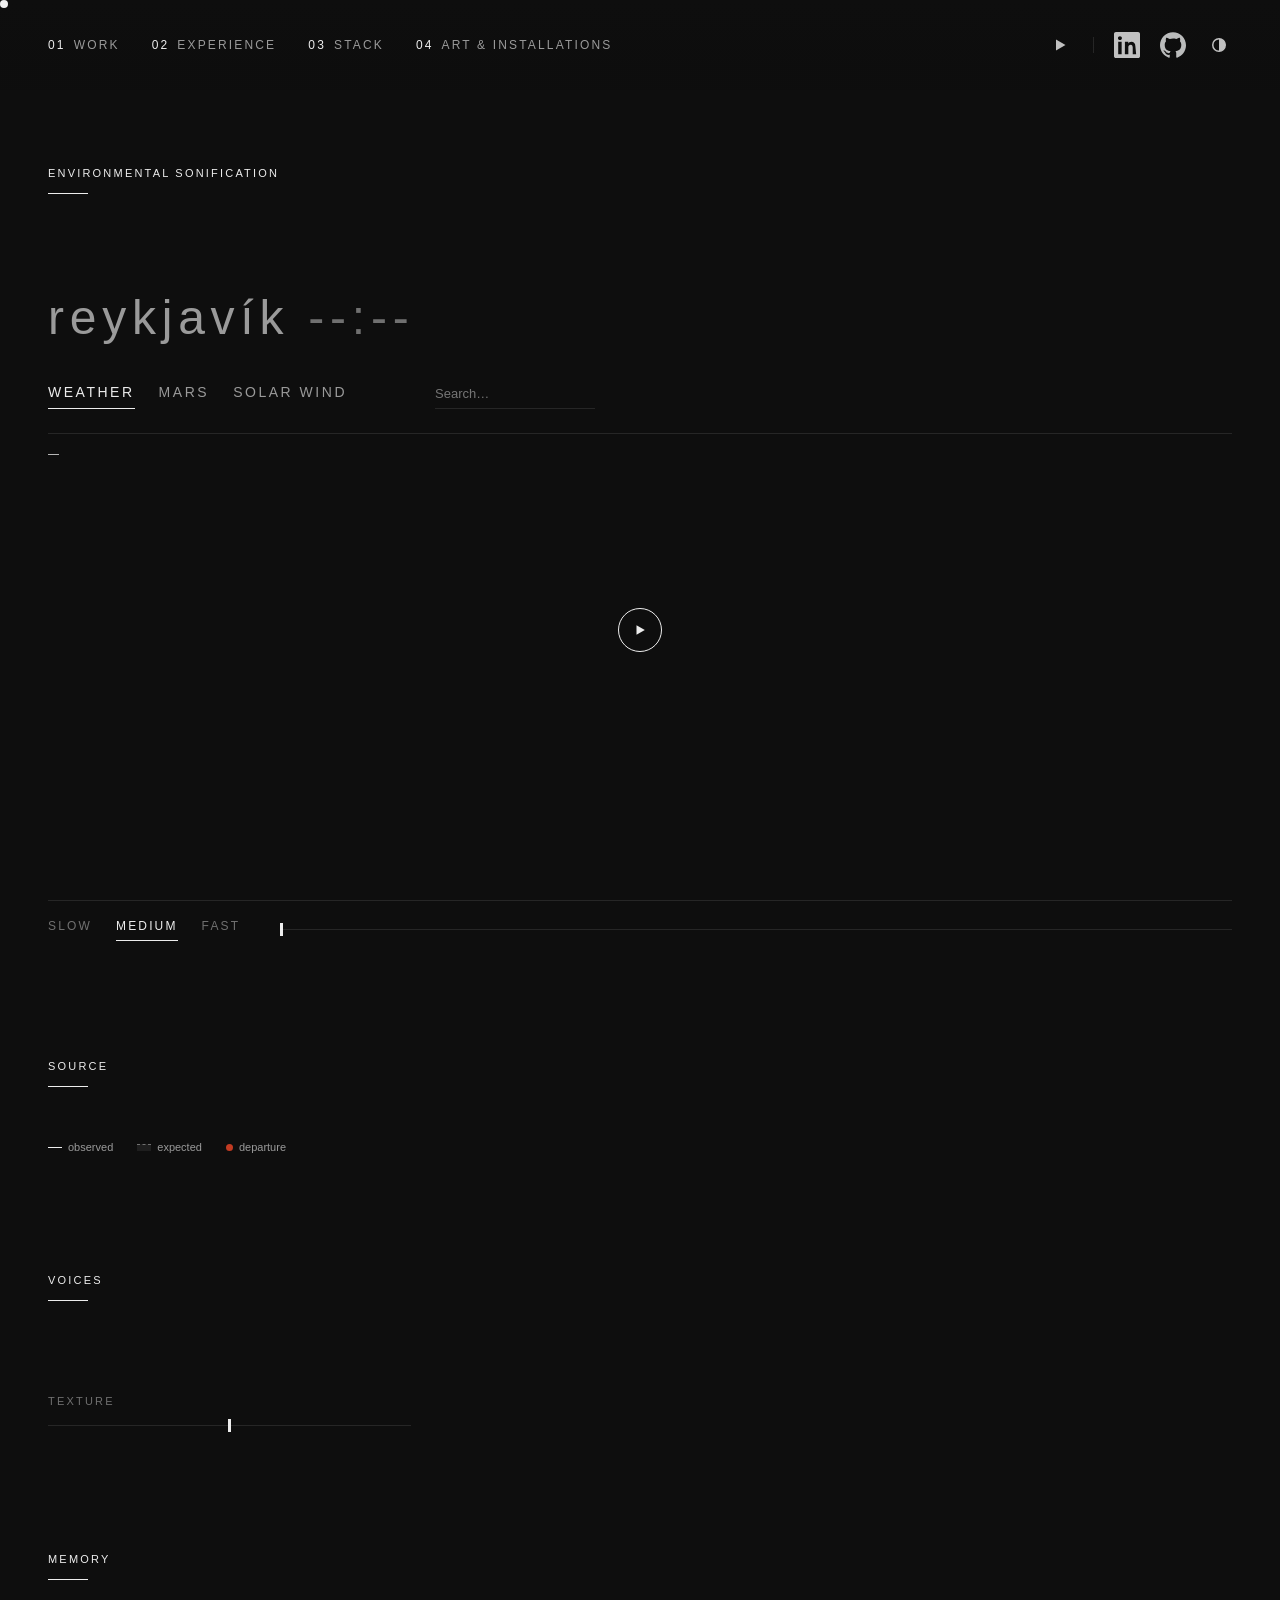
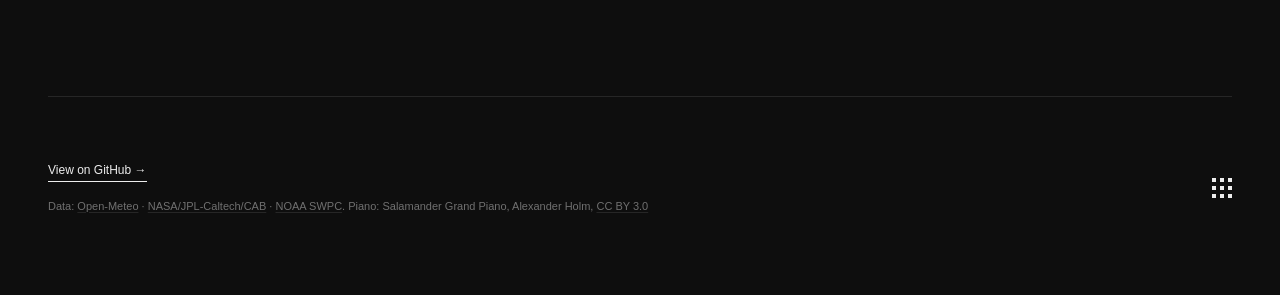
==== commit 97970b32: "Let the data drive density and space, and drop their sliders" ====
--- a/listen/index.html
+++ b/listen/index.html
@@ -110,16 +110,8 @@
                 <div class="listen-voices" data-voices></div>
                 <div class="listen-controls">
                     <label class="listen-control">
-                        <span class="iot-label">Density</span>
-                        <input type="range" min="0" max="100" value="50" data-control="density">
-                    </label>
-                    <label class="listen-control">
                         <span class="iot-label">Texture</span>
                         <input type="range" min="0" max="100" value="50" data-control="texture">
-                    </label>
-                    <label class="listen-control">
-                        <span class="iot-label">Space</span>
-                        <input type="range" min="0" max="100" value="50" data-control="space">
                     </label>
                 </div>
             </div>
--- a/style.css
+++ b/style.css
@@ -998,21 +998,6 @@
     background: linear-gradient(135deg, rgba(225, 48, 108, 0.02) 0%, var(--white) 100%);
 }
 
-.project-overlay {
-    position: absolute;
-    top: calc(var(--spacing-unit) * 2);
-    right: calc(var(--spacing-unit) * 2);
-}
-
-.project-type {
-    font-size: 9px;
-    letter-spacing: 0.15em;
-    text-transform: uppercase;
-    background: var(--black);
-    color: var(--white);
-    padding: 4px 8px;
-}
-
 .project-info {
     padding: calc(var(--spacing-unit) * 3);
     display: flex;
@@ -1581,17 +1566,15 @@
     filter: invert(1) brightness(1.05);
 }
 
-/* So are the Carbon, EVE and ERA logos; the hover tints still apply after inverting */
-[data-theme="dark"] :is(.carbon-project, .era-project, .eve-project) .project-visual img {
+/* So are the Carbon, EVE and ERA logos. EVE stays monochrome on hover */
+[data-theme="dark"] :is(.carbon-project, .era-project, .eve-project) .project-visual img,
+[data-theme="dark"] .eve-project:hover .project-visual img {
     filter: grayscale(100%) invert(1);
 }
 
+/* Carbon's ink turns light and its core stays red; the filter sits in its card in index.html */
 [data-theme="dark"] .carbon-project:hover .project-visual img {
-    filter: invert(1) brightness(1.1);
-}
-
-[data-theme="dark"] .eve-project:hover .project-visual img {
-    filter: invert(1) brightness(1.3) sepia(1) saturate(6) hue-rotate(30deg) contrast(1.2);
+    filter: url(#carbon-ink);
 }
 
 [data-theme="dark"] .era-project:hover .project-visual img {
--- a/listen/listen.css
+++ b/listen/listen.css
@@ -4,6 +4,7 @@
 :root {
     --shu: #C23B22;              /* vermilion, for departures only */
     --shu-wash: rgba(194, 59, 34, 0.08);
+    --mars: #C1440E;             /* rust: the Mars tab on hover and its sand */
     --grey-wash: #EDEDED;        /* the expected band */
     --grey-faint: #CCCCCC;       /* observations after the cursor */
 }
@@ -80,6 +81,12 @@
     color: var(--black);
 }
 
+@media (hover: hover) {
+    .listen-tabs button[data-source="mars"]:hover {
+        color: var(--mars);
+    }
+}
+
 .listen-tabs button[aria-checked="true"],
 .listen-chips button[aria-checked="true"],
 .listen-segment button[aria-checked="true"] {
@@ -197,6 +204,12 @@
     border-bottom: 1px solid var(--grey-border);
 }
 
+/* Red dust on Mars, stronger than the sand so the colour shows */
+.listen-garden[data-source="mars"] {
+    --sand: var(--mars);
+    --sand-alpha: 3;
+}
+
 .listen-overlay {
     position: absolute;
     top: calc(var(--spacing-unit) * 1.5);
